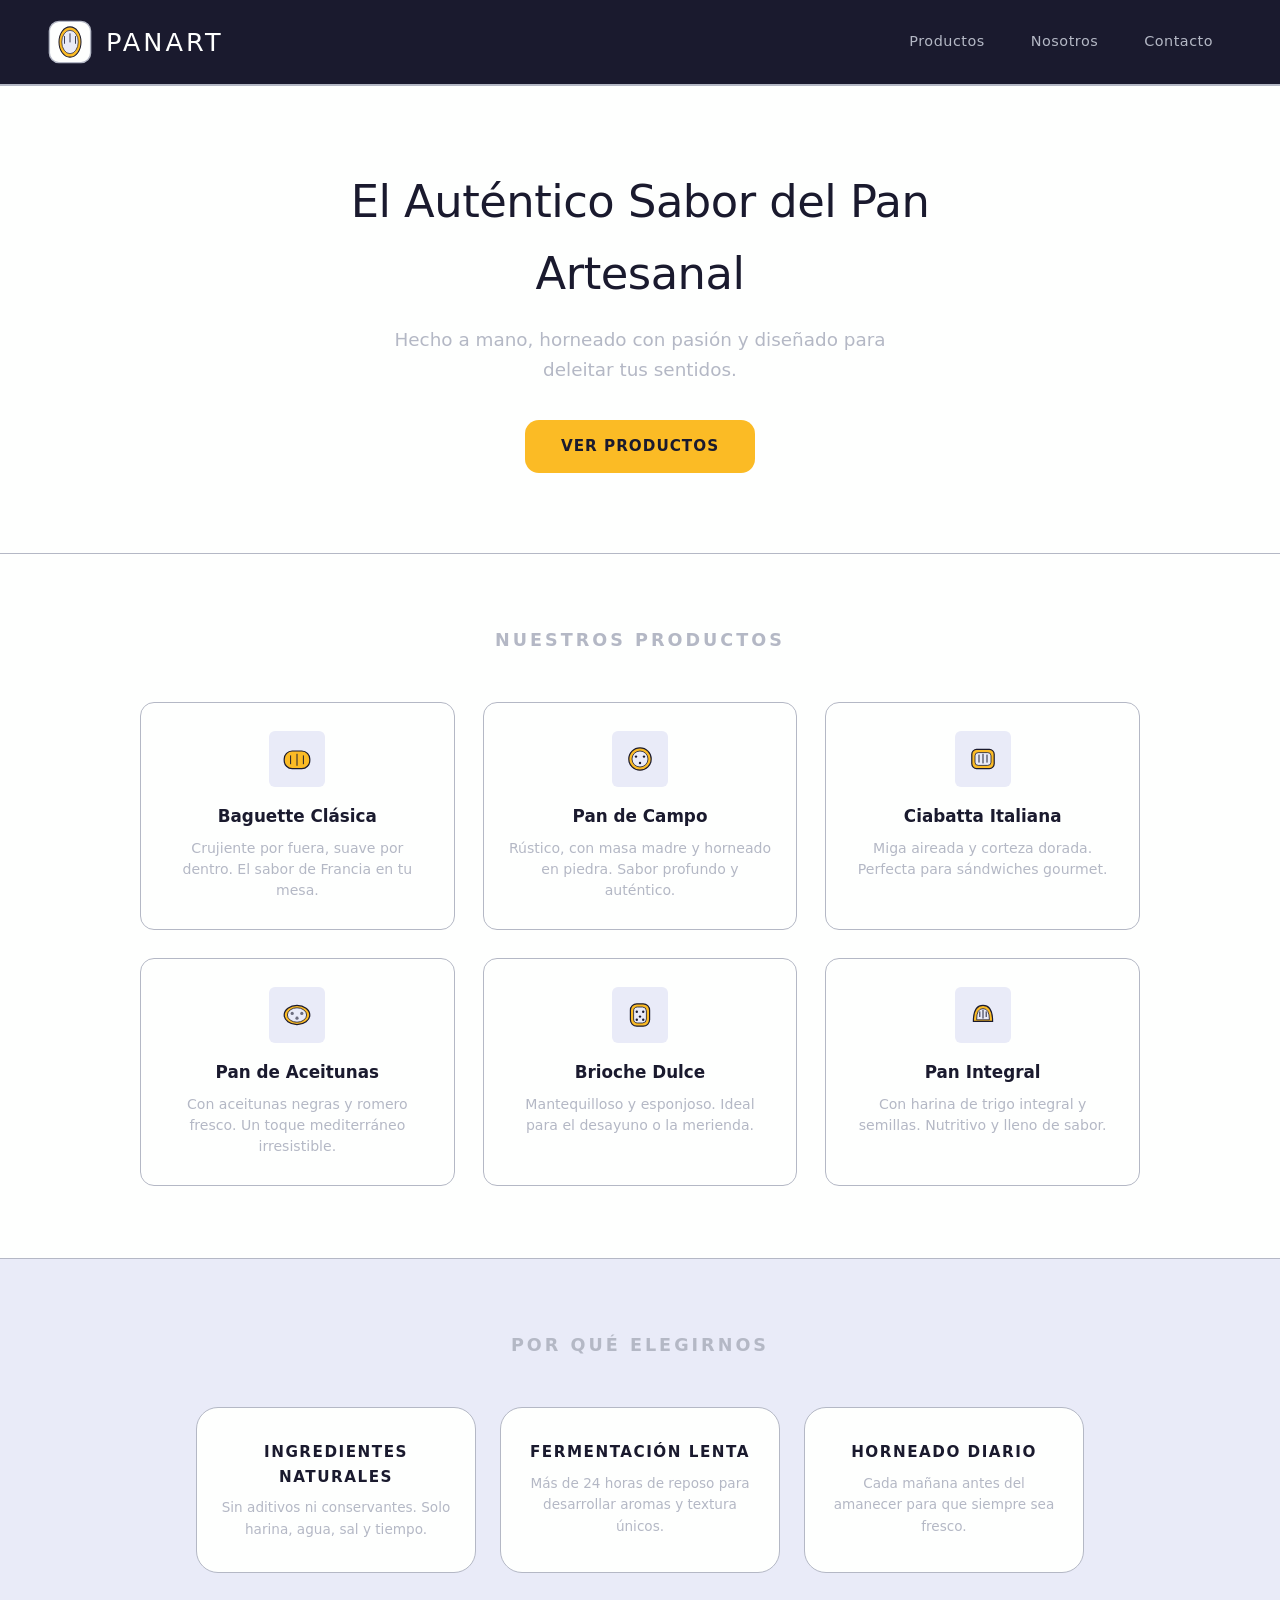
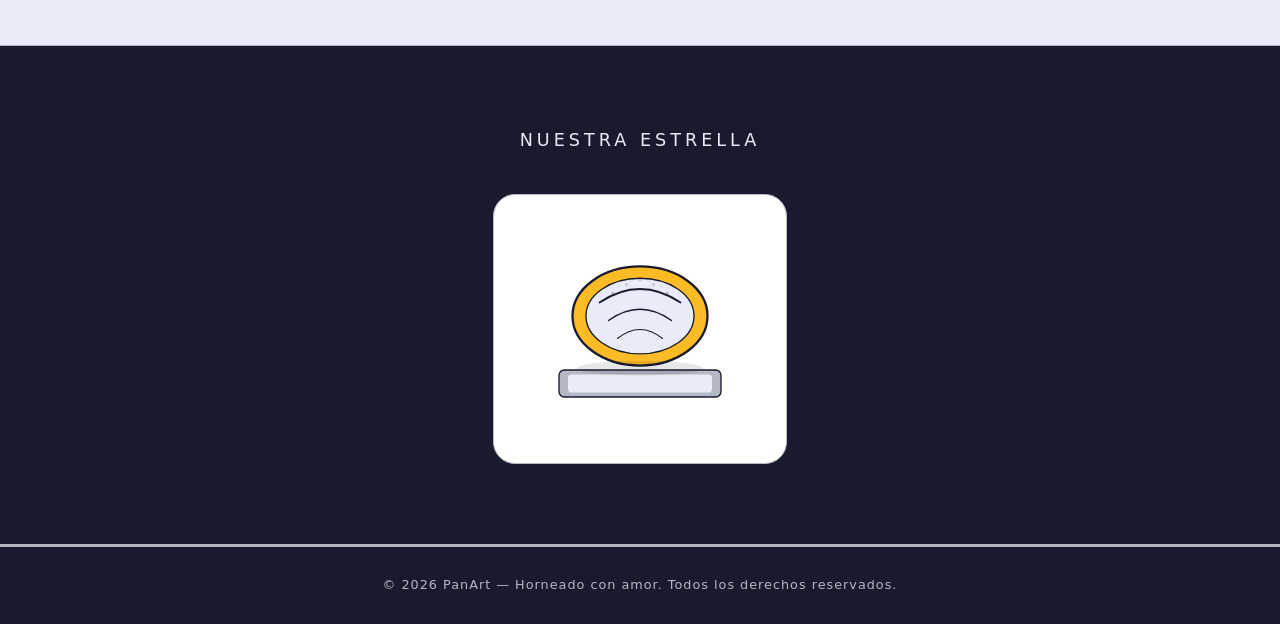
==== ejemplo/index.html @ 1f35601e "Añadido ejemplo de inspiración" ====
<!DOCTYPE html>
<html lang="es">
<head>
  <meta charset="UTF-8" />
  <meta name="viewport" content="width=device-width, initial-scale=1.0" />
  <title>PanArt — Panadería Artesanal</title>
  <link rel="stylesheet" href="styles.css" />
</head>
<body>

  <!-- HEADER — Estructura -->
  <header class="header">
    <div class="logo">
      <svg viewBox="0 0 64 64" xmlns="http://www.w3.org/2000/svg" aria-hidden="true">
        <rect x="2" y="2" width="60" height="60" rx="14" fill="#fefffe" stroke="#b4b8c5" stroke-width="2"/>
        <g transform="translate(10,8)">
          <ellipse cx="22" cy="24" rx="16" ry="22" fill="#fbbb25" stroke="#1a1a2e" stroke-width="1.5"/>
          <ellipse cx="22" cy="24" rx="12" ry="17" fill="#e9ebf8" stroke="#1a1a2e" stroke-width="1"/>
          <line x1="14" y1="16" x2="14" y2="26" stroke="#1a1a2e" stroke-width="1.2" stroke-linecap="round"/>
          <line x1="22" y1="12" x2="22" y2="24" stroke="#1a1a2e" stroke-width="1.2" stroke-linecap="round"/>
          <line x1="30" y1="16" x2="30" y2="26" stroke="#1a1a2e" stroke-width="1.2" stroke-linecap="round"/>
        </g>
      </svg>
      <h1>PanArt</h1>
    </div>
    <nav class="nav">
      <a href="#productos">Productos</a>
      <a href="#nosotros">Nosotros</a>
      <a href="#contacto">Contacto</a>
    </nav>
  </header>

  <!-- HERO — Base blanca -->
  <section class="hero">
    <div class="hero-content">
      <h2>El Auténtico Sabor del Pan Artesanal</h2>
      <p>Hecho a mano, horneado con pasión y diseñado para deleitar tus sentidos.</p>
      <a href="#productos" class="cta-btn">Ver Productos</a>
    </div>
  </section>

  <!-- PRODUCTOS — Grid simétrico 3×2 -->
  <section class="section" id="productos">
    <h2 class="section-title">Nuestros Productos</h2>
    <div class="grid">

      <article class="card">
        <div class="card-icon">
          <svg viewBox="0 0 40 40" xmlns="http://www.w3.org/2000/svg">
            <rect x="4" y="10" width="32" height="22" rx="10" fill="#fbbb25" stroke="#1a1a2e" stroke-width="1.5"/>
            <line x1="12" y1="16" x2="12" y2="26" stroke="#1a1a2e" stroke-width="1.2" stroke-linecap="round"/>
            <line x1="20" y1="14" x2="20" y2="28" stroke="#1a1a2e" stroke-width="1.2" stroke-linecap="round"/>
            <line x1="28" y1="16" x2="28" y2="26" stroke="#1a1a2e" stroke-width="1.2" stroke-linecap="round"/>
          </svg>
        </div>
        <h3>Baguette Clásica</h3>
        <p>Crujiente por fuera, suave por dentro. El sabor de Francia en tu mesa.</p>
      </article>

      <article class="card">
        <div class="card-icon">
          <svg viewBox="0 0 40 40" xmlns="http://www.w3.org/2000/svg">
            <circle cx="20" cy="20" r="14" fill="#fbbb25" stroke="#1a1a2e" stroke-width="1.5"/>
            <circle cx="20" cy="20" r="10" fill="#e9ebf8" stroke="#1a1a2e" stroke-width="1"/>
            <circle cx="15" cy="17" r="1.5" fill="#1a1a2e"/>
            <circle cx="25" cy="17" r="1.5" fill="#1a1a2e"/>
            <circle cx="20" cy="25" r="1.5" fill="#1a1a2e"/>
          </svg>
        </div>
        <h3>Pan de Campo</h3>
        <p>Rústico, con masa madre y horneado en piedra. Sabor profundo y auténtico.</p>
      </article>

      <article class="card">
        <div class="card-icon">
          <svg viewBox="0 0 40 40" xmlns="http://www.w3.org/2000/svg">
            <rect x="6" y="8" width="28" height="24" rx="6" fill="#fbbb25" stroke="#1a1a2e" stroke-width="1.5"/>
            <rect x="10" y="12" width="20" height="16" rx="4" fill="#e9ebf8" stroke="#1a1a2e" stroke-width="1"/>
            <line x1="15" y1="15" x2="15" y2="24" stroke="#1a1a2e" stroke-width="1.2" stroke-linecap="round"/>
            <line x1="20" y1="14" x2="20" y2="25" stroke="#1a1a2e" stroke-width="1.2" stroke-linecap="round"/>
            <line x1="25" y1="15" x2="25" y2="24" stroke="#1a1a2e" stroke-width="1.2" stroke-linecap="round"/>
          </svg>
        </div>
        <h3>Ciabatta Italiana</h3>
        <p>Miga aireada y corteza dorada. Perfecta para sándwiches gourmet.</p>
      </article>

      <article class="card">
        <div class="card-icon">
          <svg viewBox="0 0 40 40" xmlns="http://www.w3.org/2000/svg">
            <ellipse cx="20" cy="20" rx="16" ry="12" fill="#fbbb25" stroke="#1a1a2e" stroke-width="1.5"/>
            <ellipse cx="20" cy="20" rx="12" ry="9" fill="#e9ebf8" stroke="#1a1a2e" stroke-width="1"/>
            <circle cx="14" cy="18" r="2" fill="#1a1a2e" opacity="0.6"/>
            <circle cx="26" cy="18" r="2" fill="#1a1a2e" opacity="0.6"/>
            <circle cx="20" cy="24" r="2" fill="#1a1a2e" opacity="0.6"/>
          </svg>
        </div>
        <h3>Pan de Aceitunas</h3>
        <p>Con aceitunas negras y romero fresco. Un toque mediterráneo irresistible.</p>
      </article>

      <article class="card">
        <div class="card-icon">
          <svg viewBox="0 0 40 40" xmlns="http://www.w3.org/2000/svg">
            <rect x="8" y="6" width="24" height="28" rx="8" fill="#fbbb25" stroke="#1a1a2e" stroke-width="1.5"/>
            <rect x="12" y="10" width="16" height="20" rx="5" fill="#e9ebf8" stroke="#1a1a2e" stroke-width="1"/>
            <circle cx="16" cy="16" r="1.5" fill="#1a1a2e"/>
            <circle cx="24" cy="16" r="1.5" fill="#1a1a2e"/>
            <circle cx="20" cy="22" r="1.5" fill="#1a1a2e"/>
            <circle cx="16" cy="26" r="1.5" fill="#1a1a2e"/>
            <circle cx="24" cy="26" r="1.5" fill="#1a1a2e"/>
          </svg>
        </div>
        <h3>Brioche Dulce</h3>
        <p>Mantequilloso y esponjoso. Ideal para el desayuno o la merienda.</p>
      </article>

      <article class="card">
        <div class="card-icon">
          <svg viewBox="0 0 40 40" xmlns="http://www.w3.org/2000/svg">
            <path d="M8,28 Q8,8 20,8 Q32,8 32,28 Z" fill="#fbbb25" stroke="#1a1a2e" stroke-width="1.5"/>
            <path d="M12,26 Q12,12 20,12 Q28,12 28,26 Z" fill="#e9ebf8" stroke="#1a1a2e" stroke-width="1"/>
            <line x1="16" y1="16" x2="16" y2="22" stroke="#1a1a2e" stroke-width="1.2" stroke-linecap="round"/>
            <line x1="20" y1="14" x2="20" y2="24" stroke="#1a1a2e" stroke-width="1.2" stroke-linecap="round"/>
            <line x1="24" y1="16" x2="24" y2="22" stroke="#1a1a2e" stroke-width="1.2" stroke-linecap="round"/>
          </svg>
        </div>
        <h3>Pan Integral</h3>
        <p>Con harina de trigo integral y semillas. Nutritivo y lleno de sabor.</p>
      </article>

    </div>
  </section>

  <!-- FEATURES — Fondo suave -->
  <section class="section section--soft" id="nosotros">
    <h2 class="section-title">Por Qué Elegirnos</h2>
    <div class="features">
      <div class="feature-box">
        <h4>Ingredientes Naturales</h4>
        <p>Sin aditivos ni conservantes. Solo harina, agua, sal y tiempo.</p>
      </div>
      <div class="feature-box">
        <h4>Fermentación Lenta</h4>
        <p>Más de 24 horas de reposo para desarrollar aromas y textura únicos.</p>
      </div>
      <div class="feature-box">
        <h4>Horneado Diario</h4>
        <p>Cada mañana antes del amanecer para que siempre sea fresco.</p>
      </div>
    </div>
  </section>

  <!-- SHOWCASE — Estructura oscura -->
  <section class="showcase">
    <h2>Nuestra Estrella</h2>
    <div class="bread-display">
      <svg viewBox="0 0 200 200" xmlns="http://www.w3.org/2000/svg" aria-label="Pan artesanal">
        <!-- Tabla de madera -->
        <rect x="10" y="150" width="180" height="30" rx="6" fill="#b4b8c5" stroke="#1a1a2e" stroke-width="1.5"/>
        <rect x="20" y="155" width="160" height="20" rx="4" fill="#e9ebf8"/>
        <!-- Pan: cuerpo -->
        <ellipse cx="100" cy="90" rx="75" ry="55" fill="#fbbb25" stroke="#1a1a2e" stroke-width="2.5"/>
        <!-- Pan: miga -->
        <ellipse cx="100" cy="90" rx="60" ry="42" fill="#e9ebf8" stroke="#1a1a2e" stroke-width="1.5"/>
        <!-- Cortes -->
        <path d="M55,75 Q100,45 145,75" fill="none" stroke="#1a1a2e" stroke-width="2" stroke-linecap="round"/>
        <path d="M65,95 Q100,70 135,95" fill="none" stroke="#1a1a2e" stroke-width="1.5" stroke-linecap="round"/>
        <path d="M75,115 Q100,95 125,115" fill="none" stroke="#1a1a2e" stroke-width="1.2" stroke-linecap="round"/>
        <!-- Detalles -->
        <circle cx="70" cy="65" r="2" fill="#1a1a2e" opacity="0.25"/>
        <circle cx="130" cy="65" r="2" fill="#1a1a2e" opacity="0.25"/>
        <circle cx="85" cy="55" r="1.5" fill="#1a1a2e" opacity="0.2"/>
        <circle cx="115" cy="55" r="1.5" fill="#1a1a2e" opacity="0.2"/>
        <circle cx="100" cy="50" r="1.5" fill="#1a1a2e" opacity="0.2"/>
        <!-- Sombra -->
        <ellipse cx="100" cy="148" rx="70" ry="8" fill="#1a1a2e" opacity="0.1"/>
      </svg>
    </div>
  </section>

  <!-- FOOTER — Estructura -->
  <footer class="footer" id="contacto">
    <p>© 2026 PanArt — Horneado con amor. Todos los derechos reservados.</p>
  </footer>

</body>
</html>
---- ejemplo/styles.css ----
/* ============================================
   PANART — Prototipo
   Paleta clasificada por rol:
   - White:         BASE (fondo principal)
   - Lavender:      FONDO SUAVE (secciones alternas, iconos)
   - Pale Slate:    DETALLE (separadores, texto secundario)
   - Amber Flame:   LLAMADA (CTAs — uso mínimo)
   - Amber Glow:    ACENTO (hover, estados activos)
   - Ink Black:     ESTRUCTURA (header, footer, títulos)
   ============================================ */

:root {
  --base:       #fefffe;
  --soft:       #e9ebf8;
  --detail:     #b4b8c5;
  --call:       #fbbb25;
  --accent:     #f9a019;
  --structure:  #1a1a2e;

  --radius-sm:  6px;
  --radius-md:  14px;
  --radius-lg:  22px;
}

* {
  margin: 0;
  padding: 0;
  box-sizing: border-box;
}

body {
  font-family: 'Segoe UI', system-ui, -apple-system, sans-serif;
  background-color: var(--base);
  color: var(--structure);
  line-height: 1.6;
}

/* ===== HEADER — ESTRUCTURA ===== */
.header {
  background-color: var(--structure);
  padding: 20px 48px;
  display: flex;
  align-items: center;
  justify-content: space-between;
  border-bottom: 2px solid var(--detail);
}

.logo {
  display: flex;
  align-items: center;
  gap: 14px;
}

.logo svg {
  width: 44px;
  height: 44px;
}

.logo h1 {
  color: var(--base);
  font-size: 1.6rem;
  letter-spacing: 3px;
  text-transform: uppercase;
  font-weight: 300;
}

.nav {
  display: flex;
  gap: 8px;
}

.nav a {
  display: block;
  padding: 8px 18px;
  color: var(--detail);
  text-decoration: none;
  border-radius: var(--radius-sm);
  font-size: 0.9rem;
  font-weight: 500;
  letter-spacing: 0.5px;
  border: 1px solid transparent;
  transition: border-color 0.2s, color 0.2s;
}

.nav a:hover {
  border-color: var(--accent);
  color: var(--base);
}

/* ===== HERO — BASE ===== */
.hero {
  padding: 80px 48px;
  text-align: center;
  border-bottom: 1px solid var(--detail);
}

.hero-content {
  max-width: 700px;
  margin: 0 auto;
}

.hero h2 {
  font-size: 2.8rem;
  font-weight: 300;
  color: var(--structure);
  margin-bottom: 16px;
  letter-spacing: -0.5px;
}

.hero p {
  font-size: 1.15rem;
  color: var(--detail);
  margin-bottom: 36px;
  max-width: 500px;
  margin-left: auto;
  margin-right: auto;
}

/* ===== LLAMADA — CTA ===== */
.cta-btn {
  display: inline-block;
  padding: 14px 36px;
  background-color: var(--call);
  color: var(--structure);
  text-decoration: none;
  font-weight: 700;
  font-size: 0.95rem;
  border-radius: var(--radius-md);
  letter-spacing: 1px;
  text-transform: uppercase;
  transition: background-color 0.2s, transform 0.15s, box-shadow 0.15s;
}

.cta-btn:hover {
  background-color: var(--accent);
  transform: translateY(-2px);
  box-shadow: 0 6px 20px rgba(249, 160, 25, 0.3);
}

/* ===== SECCIONES ===== */
.section {
  padding: 72px 48px;
  border-bottom: 1px solid var(--detail);
}

.section--soft {
  background-color: var(--soft);
}

.section-title {
  text-align: center;
  font-size: 1.1rem;
  font-weight: 600;
  color: var(--detail);
  text-transform: uppercase;
  letter-spacing: 3px;
  margin-bottom: 48px;
}

/* ===== GRID DE PRODUCTOS ===== */
.grid {
  display: grid;
  grid-template-columns: repeat(3, 1fr);
  gap: 28px;
  max-width: 1000px;
  margin: 0 auto;
}

.card {
  background-color: var(--base);
  border: 1px solid var(--detail);
  border-radius: var(--radius-md);
  padding: 28px 24px;
  text-align: center;
  transition: border-color 0.2s, box-shadow 0.2s;
}

.card:hover {
  border-color: var(--accent);
  box-shadow: 0 4px 16px rgba(249, 160, 25, 0.08);
}

.card-icon {
  width: 56px;
  height: 56px;
  margin: 0 auto 16px;
  background-color: var(--soft);
  border-radius: var(--radius-sm);
  display: flex;
  align-items: center;
  justify-content: center;
}

.card-icon svg {
  width: 32px;
  height: 32px;
}

.card h3 {
  font-size: 1.05rem;
  color: var(--structure);
  margin-bottom: 8px;
  font-weight: 600;
}

.card p {
  color: var(--detail);
  font-size: 0.88rem;
  line-height: 1.5;
}

/* ===== FEATURES — FONDO SUAVE ===== */
.features {
  display: flex;
  justify-content: center;
  gap: 24px;
  max-width: 960px;
  margin: 0 auto;
}

.feature-box {
  flex: 1;
  max-width: 280px;
  background-color: var(--base);
  border: 1px solid var(--detail);
  border-radius: var(--radius-lg);
  padding: 32px 24px;
  text-align: center;
}

.feature-box h4 {
  color: var(--structure);
  font-size: 0.95rem;
  margin-bottom: 8px;
  text-transform: uppercase;
  letter-spacing: 1.5px;
  font-weight: 700;
}

.feature-box p {
  color: var(--detail);
  font-size: 0.85rem;
}

/* ===== SHOWCASE — ESTRUCTURA ===== */
.showcase {
  background-color: var(--structure);
  text-align: center;
  padding: 80px 48px;
  border-bottom: 2px solid var(--detail);
}

.showcase h2 {
  color: var(--soft);
  font-size: 1.1rem;
  font-weight: 300;
  text-transform: uppercase;
  letter-spacing: 4px;
  margin-bottom: 40px;
}

.bread-display {
  display: inline-block;
  background-color: var(--base);
  border: 1px solid var(--detail);
  border-radius: var(--radius-lg);
  padding: 40px 56px;
}

.bread-display svg {
  width: 180px;
  height: 180px;
}

/* ===== FOOTER — ESTRUCTURA ===== */
.footer {
  background-color: var(--structure);
  color: var(--detail);
  text-align: center;
  padding: 28px 48px;
  border-top: 1px solid var(--detail);
}

.footer p {
  font-size: 0.8rem;
  letter-spacing: 1px;
}

/* ===== RESPONSIVE ===== */
@media (max-width: 768px) {
  .header {
    flex-direction: column;
    gap: 16px;
    padding: 20px 24px;
  }

  .hero {
    padding: 56px 24px;
  }

  .hero h2 {
    font-size: 2rem;
  }

  .grid {
    grid-template-columns: 1fr;
  }

  .features {
    flex-direction: column;
    align-items: center;
  }

  .section {
    padding: 48px 24px;
  }
}
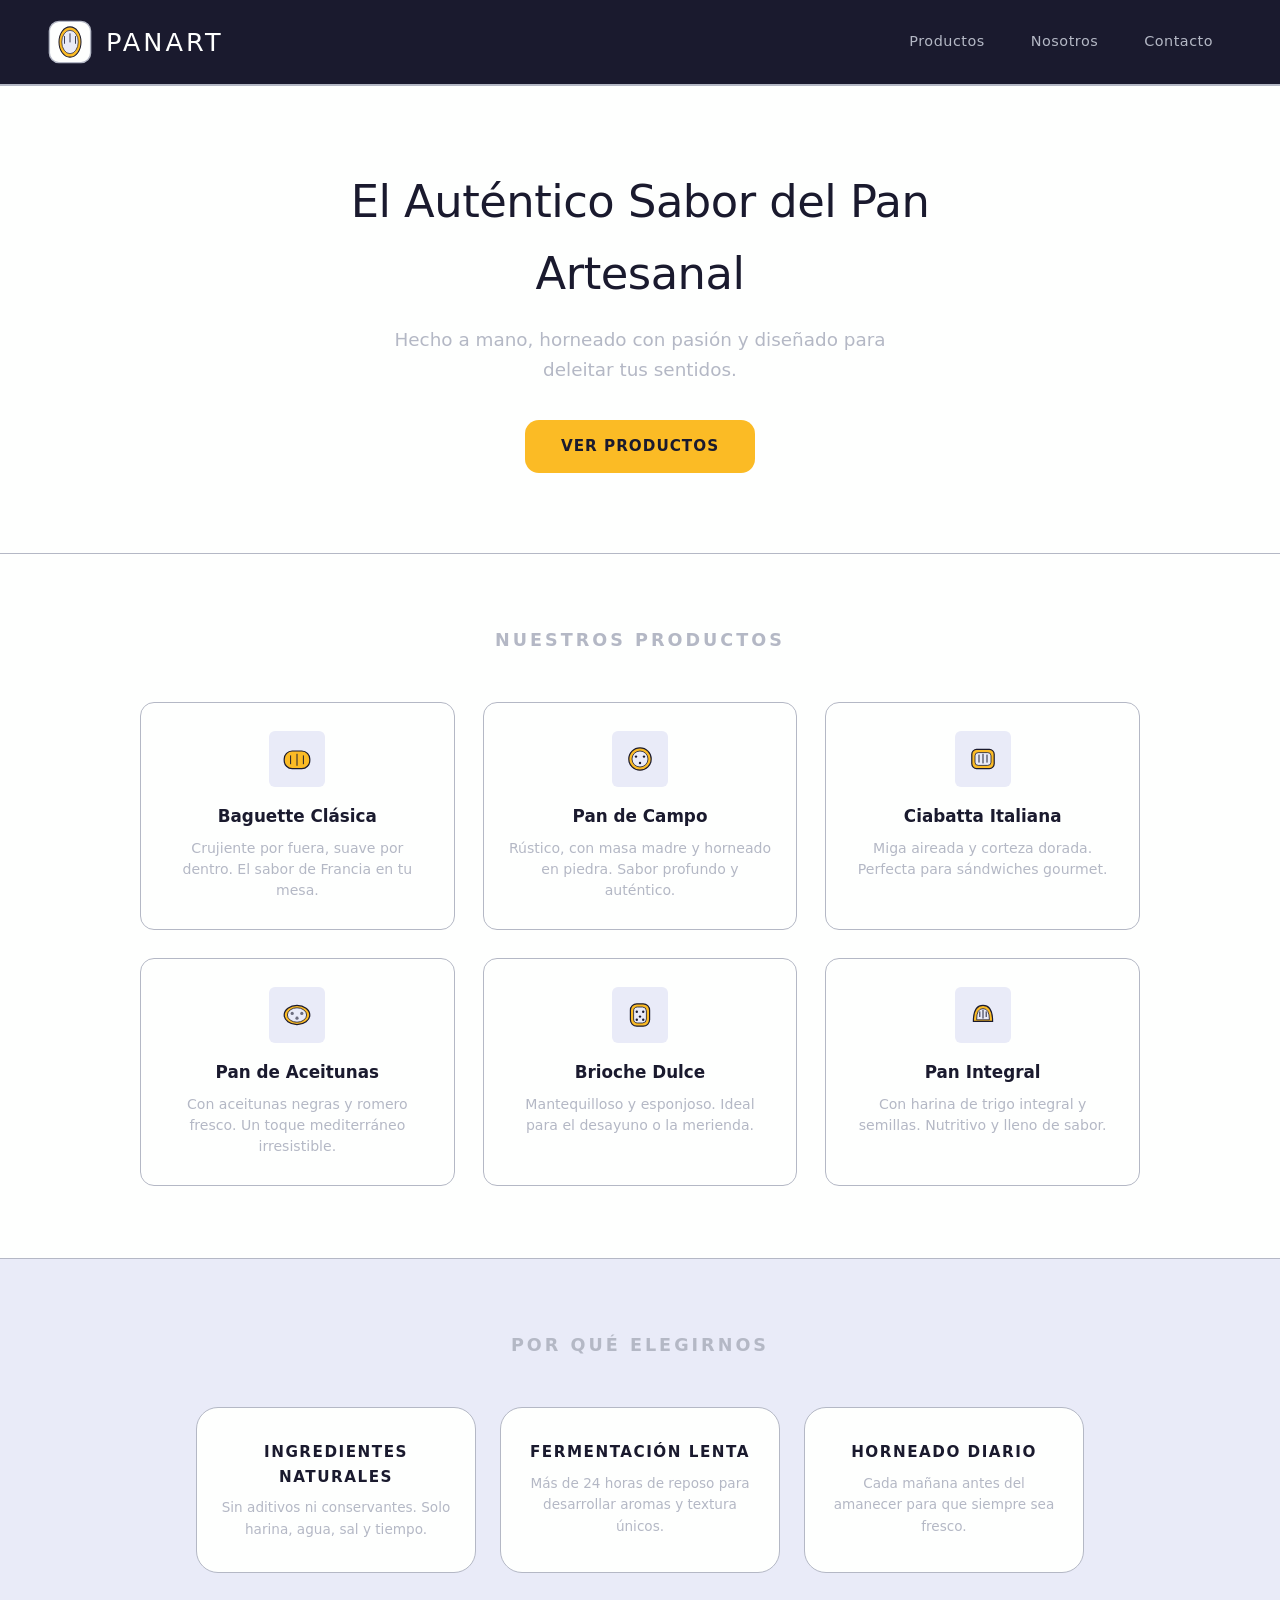
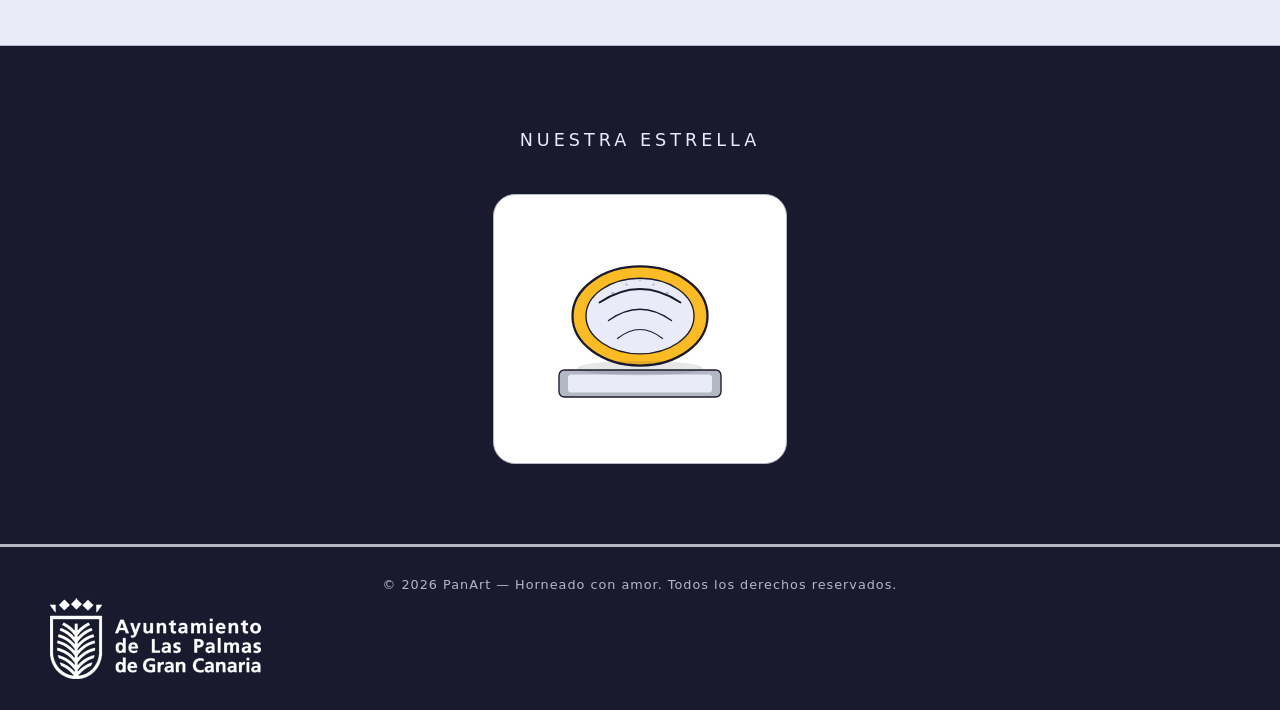
==== commit ddf704a2: "SUbida imagenes y ejemplo de footer" ====
--- a/ejemplo/index.html
+++ b/ejemplo/index.html
@@ -182,6 +182,7 @@
   <!-- FOOTER — Estructura -->
   <footer class="footer" id="contacto">
     <p>© 2026 PanArt — Horneado con amor. Todos los derechos reservados.</p>
+    <img class="logo" src="/assets/capital/las-palmas.png" width="215" height="86">
   </footer>
 
 </body>
